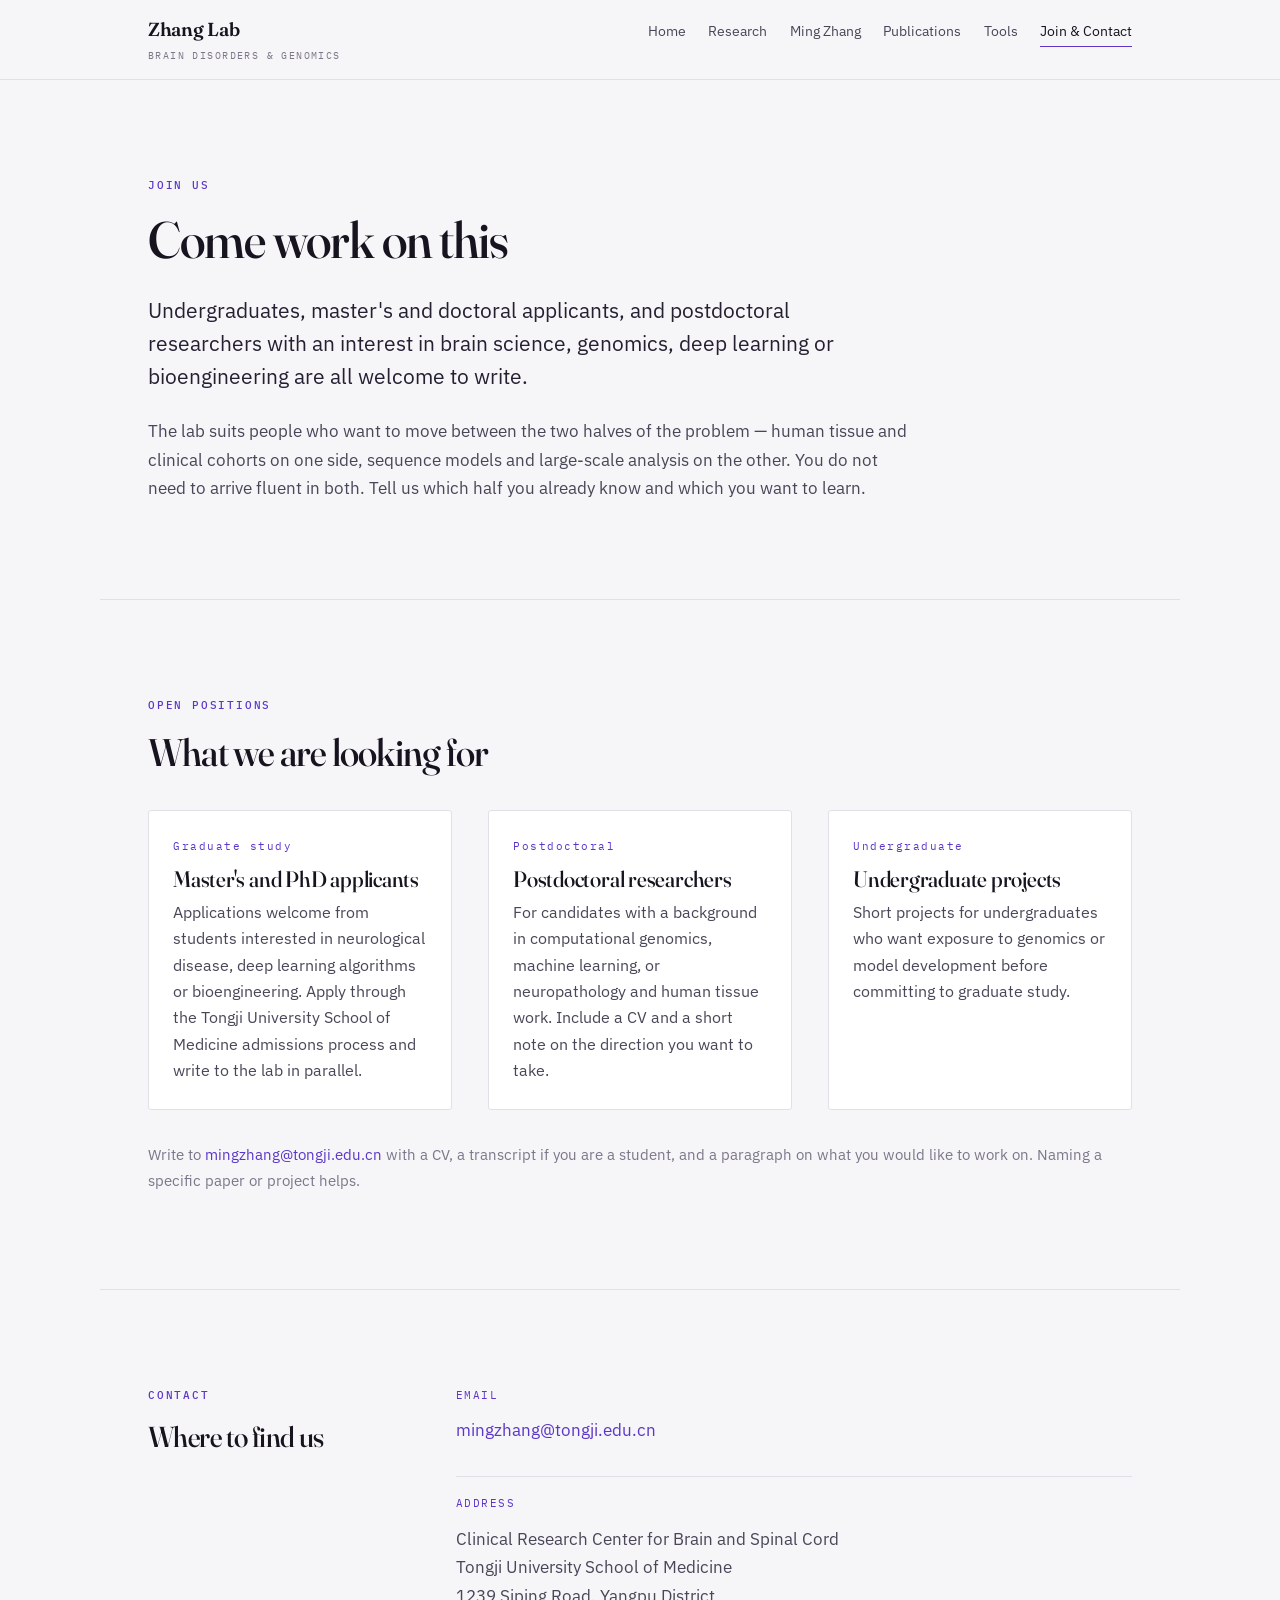
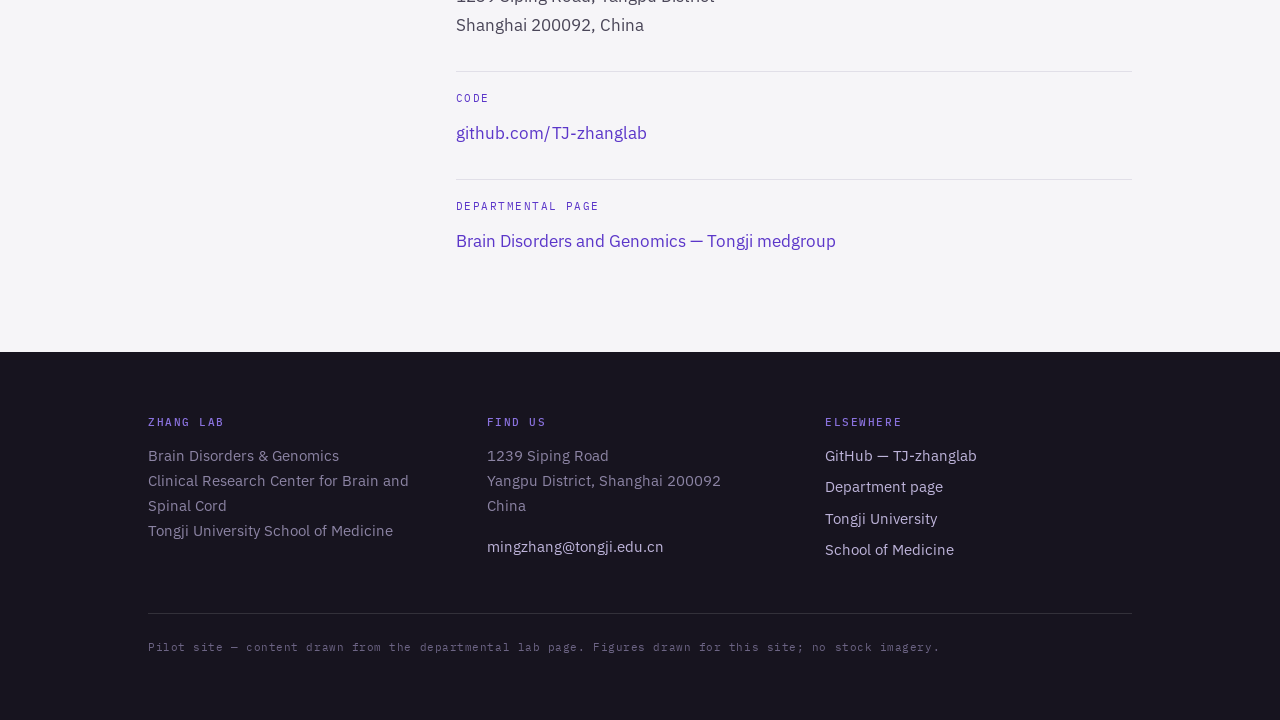
==== contact.html @ 7f1df00c "Add files via upload" ====
<!DOCTYPE html>
<html lang="en">
<head>
<meta charset="utf-8">
<meta name="viewport" content="width=device-width, initial-scale=1">
<title>Join &amp; Contact — Zhang Lab, Tongji University</title>
<meta name="description" content="Open positions and contact details for the Zhang Lab, Brain Disorders and Genomics, Tongji University School of Medicine.">
<link rel="preconnect" href="https://fonts.googleapis.com">
<link rel="preconnect" href="https://fonts.gstatic.com" crossorigin>
<link href="https://fonts.googleapis.com/css2?family=Fraunces:opsz,wght,SOFT,WONK@9..144,300..700,0..100,0..1&family=IBM+Plex+Mono:wght@400;500&family=IBM+Plex+Sans:wght@400;500;600&display=swap" rel="stylesheet">
<link rel="stylesheet" href="assets/style.css">
</head>
<body>
<a class="skip" href="#main">Skip to content</a>

<header class="masthead">
  <div class="wrap">
    <a class="wordmark" href="index.html">Zhang Lab<span>Brain Disorders &amp; Genomics</span></a>
    <nav class="nav" aria-label="Main">
      <a href="index.html">Home</a>
      <a href="research.html">Research</a>
      <a href="ming-zhang.html">Ming Zhang</a>
      <a href="publications.html">Publications</a>
      <a href="tools.html">Tools</a>
      <a href="contact.html">Join &amp; Contact</a>
    </nav>
  </div>
</header>

<main id="main">

<section class="wrap">
  <div class="wrap-narrow" style="padding:0">
    <span class="eyebrow">Join us</span>
    <h1 style="font-size:clamp(2rem,4.4vw,3.2rem)">Come work on this</h1>
    <p class="lede">Undergraduates, master's and doctoral applicants, and postdoctoral researchers with an interest in brain science, genomics, deep learning or bioengineering are all welcome to write.</p>
    <p>The lab suits people who want to move between the two halves of the problem — human tissue and clinical cohorts on one side, sequence models and large-scale analysis on the other. You do not need to arrive fluent in both. Tell us which half you already know and which you want to learn.</p>
  </div>
</section>

<section class="wrap rule-top">
  <span class="eyebrow">Open positions</span>
  <h2>What we are looking for</h2>
  <div class="grid" style="margin-top:2.25rem">
    <article class="card">
      <span class="card-num">Graduate study</span>
      <h3>Master's and PhD applicants</h3>
      <p>Applications welcome from students interested in neurological disease, deep learning algorithms or bioengineering. Apply through the Tongji University School of Medicine admissions process and write to the lab in parallel.</p>
    </article>
    <article class="card">
      <span class="card-num">Postdoctoral</span>
      <h3>Postdoctoral researchers</h3>
      <p>For candidates with a background in computational genomics, machine learning, or neuropathology and human tissue work. Include a CV and a short note on the direction you want to take.</p>
    </article>
    <article class="card">
      <span class="card-num">Undergraduate</span>
      <h3>Undergraduate projects</h3>
      <p>Short projects for undergraduates who want exposure to genomics or model development before committing to graduate study.</p>
    </article>
  </div>
  <p class="muted" style="margin-top:2rem; font-size:0.94rem">Write to <a href="mailto:mingzhang@tongji.edu.cn">mingzhang@tongji.edu.cn</a> with a CV, a transcript if you are a student, and a paragraph on what you would like to work on. Naming a specific paper or project helps.</p>
</section>

<section class="wrap rule-top">
  <div class="bio-grid">
    <div>
      <span class="eyebrow">Contact</span>
      <h2 style="font-size:clamp(1.4rem,2.4vw,1.8rem)">Where to find us</h2>
    </div>
    <div>
      <dl class="deflist">
        <dt>Email</dt>
        <dd><a href="mailto:mingzhang@tongji.edu.cn">mingzhang@tongji.edu.cn</a></dd>
        <dt>Address</dt>
        <dd>Clinical Research Center for Brain and Spinal Cord<br>Tongji University School of Medicine<br>1239 Siping Road, Yangpu District<br>Shanghai 200092, China</dd>
        <dt>Code</dt>
        <dd><a href="https://github.com/TJ-zhanglab" rel="noopener">github.com/TJ-zhanglab</a></dd>
        <dt>Departmental page</dt>
        <dd><a href="https://medgroup.tongji.edu.cn/Group.aspx?id=56" rel="noopener">Brain Disorders and Genomics — Tongji medgroup</a></dd>
      </dl>
    </div>
  </div>
</section>

</main>

<footer class="foot">
  <div class="wrap">
    <div class="foot-grid">
      <div>
        <h4>Zhang Lab</h4>
        <p>Brain Disorders &amp; Genomics<br>Clinical Research Center for Brain and Spinal Cord<br>Tongji University School of Medicine</p>
      </div>
      <div>
        <h4>Find us</h4>
        <p>1239 Siping Road<br>Yangpu District, Shanghai 200092<br>China</p>
        <p><a href="mailto:mingzhang@tongji.edu.cn">mingzhang@tongji.edu.cn</a></p>
      </div>
      <div>
        <h4>Elsewhere</h4>
        <ul>
          <li><a href="https://github.com/TJ-zhanglab" rel="noopener">GitHub — TJ-zhanglab</a></li>
          <li><a href="https://medgroup.tongji.edu.cn/Group.aspx?id=56" rel="noopener">Department page</a></li>
          <li><a href="https://www.tongji.edu.cn/" rel="noopener">Tongji University</a></li>
          <li><a href="http://med.tongji.edu.cn/Web/Home" rel="noopener">School of Medicine</a></li>
        </ul>
      </div>
    </div>
    <p class="colophon">Pilot site — content drawn from the departmental lab page. Figures drawn for this site; no stock imagery.</p>
  </div>
</footer>

<script src="assets/site.js"></script>
</body>
</html>
---- assets/style.css ----
/* ============================================================
   Brain Disorders & Genomics — Zhang Lab, Tongji University
   Palette drawn from Nissl-stained tissue: plum-black ink,
   cool bone paper, cresyl violet, and a single magenta accent
   reserved for "gain" signals in the splice motif.
   ============================================================ */

:root {
  --ink:        #17141F;
  --ink-soft:   #241F31;
  --paper:      #F6F5F8;
  --paper-warm: #FFFFFF;
  --violet:     #5B36C9;
  --violet-dim: #8A72DE;
  --magenta:    #C8367F;
  --slate:      #4A4658;
  --slate-dim:  #7C7789;
  --rule:       #E1DFE8;

  --wrap: 1080px;
  --gut: clamp(1.25rem, 5vw, 3rem);

  --display: "Fraunces", Georgia, serif;
  --body: "IBM Plex Sans", system-ui, -apple-system, sans-serif;
  --mono: "IBM Plex Mono", ui-monospace, SFMono-Regular, monospace;
}

*, *::before, *::after { box-sizing: border-box; }

html { -webkit-text-size-adjust: 100%; scroll-behavior: smooth; }

body {
  margin: 0;
  background: var(--paper);
  color: var(--slate);
  font-family: var(--body);
  font-size: 1.0625rem;
  line-height: 1.7;
  -webkit-font-smoothing: antialiased;
}

img, svg { max-width: 100%; height: auto; display: block; }

a { color: var(--violet); text-decoration: none; }
a:hover { text-decoration: underline; text-underline-offset: 3px; }

:focus-visible {
  outline: 2px solid var(--violet);
  outline-offset: 3px;
  border-radius: 2px;
}

/* ---------- type ---------- */

h1, h2, h3, h4 {
  font-family: var(--display);
  font-variation-settings: "SOFT" 0, "WONK" 1, "opsz" 96;
  color: var(--ink);
  font-weight: 500;
  line-height: 1.12;
  letter-spacing: -0.02em;
  margin: 0 0 0.5em;
}

h1 { font-size: clamp(2.4rem, 5.6vw, 4.1rem); }
h2 { font-size: clamp(1.65rem, 3.2vw, 2.4rem); }
h3 { font-size: clamp(1.15rem, 2vw, 1.4rem); letter-spacing: -0.01em; }

p { margin: 0 0 1.1em; }
p:last-child { margin-bottom: 0; }

.eyebrow {
  font-family: var(--mono);
  font-size: 0.7rem;
  font-weight: 500;
  letter-spacing: 0.16em;
  text-transform: uppercase;
  color: var(--violet);
  margin: 0 0 1rem;
  display: block;
}

.lede {
  font-size: clamp(1.1rem, 1.7vw, 1.3rem);
  line-height: 1.6;
  color: var(--ink-soft);
}

.muted { color: var(--slate-dim); }

/* ---------- layout ---------- */

.wrap {
  max-width: var(--wrap);
  margin-inline: auto;
  padding-inline: var(--gut);
}

.wrap-narrow { max-width: 760px; }

section { padding-block: clamp(3.5rem, 8vw, 6rem); }

.rule-top { border-top: 1px solid var(--rule); }

/* ---------- header ---------- */

.masthead {
  position: sticky;
  top: 0;
  z-index: 40;
  background: rgba(246, 245, 248, 0.92);
  backdrop-filter: blur(10px);
  border-bottom: 1px solid var(--rule);
}

.masthead .wrap {
  display: flex;
  flex-wrap: wrap;
  align-items: baseline;
  gap: 0.5rem 1.75rem;
  padding-block: 0.9rem;
}

.wordmark {
  font-family: var(--display);
  font-variation-settings: "WONK" 1, "opsz" 40;
  font-size: 1.18rem;
  font-weight: 600;
  color: var(--ink);
  letter-spacing: -0.015em;
  margin-right: auto;
  white-space: nowrap;
}
.wordmark:hover { text-decoration: none; color: var(--violet); }
.wordmark span {
  display: block;
  font-family: var(--mono);
  font-size: 0.63rem;
  font-weight: 400;
  letter-spacing: 0.14em;
  text-transform: uppercase;
  color: var(--slate-dim);
  margin-top: 1px;
}

.nav {
  display: flex;
  flex-wrap: wrap;
  gap: 0.4rem 1.4rem;
  font-size: 0.9rem;
}
.nav a {
  color: var(--slate);
  padding-block: 2px;
  border-bottom: 1.5px solid transparent;
}
.nav a:hover { color: var(--ink); text-decoration: none; border-bottom-color: var(--violet-dim); }
.nav a[aria-current="page"] { color: var(--ink); border-bottom-color: var(--violet); }

/* ---------- hero ---------- */

.hero {
  background: var(--ink);
  color: #CFC9DC;
  padding-block: clamp(3.5rem, 8vw, 6.5rem);
  overflow: hidden;
}
.hero h1 { color: var(--paper-warm); max-width: 15ch; }
.hero .eyebrow { color: var(--violet-dim); }
.hero .lede { color: #B6AECB; max-width: 56ch; }
.hero-grid {
  display: grid;
  gap: clamp(2rem, 5vw, 3.5rem);
  grid-template-columns: 1fr;
  align-items: center;
}
@media (min-width: 900px) {
  .hero-grid { grid-template-columns: 1.05fr 1fr; }
}

.hero-figure figcaption {
  font-family: var(--mono);
  font-size: 0.68rem;
  line-height: 1.6;
  letter-spacing: 0.04em;
  color: #7A7291;
  margin-top: 0.9rem;
}

/* stat strip */
.stats {
  display: flex;
  flex-wrap: wrap;
  gap: 1.75rem 2.5rem;
  margin-top: 2.5rem;
  padding-top: 1.75rem;
  border-top: 1px solid rgba(255,255,255,0.14);
}
.stats div { min-width: 6rem; }
.stats b {
  display: block;
  font-family: var(--display);
  font-variation-settings: "WONK" 1, "opsz" 60;
  font-size: 1.9rem;
  font-weight: 500;
  color: var(--paper-warm);
  line-height: 1;
}
.stats span {
  font-family: var(--mono);
  font-size: 0.66rem;
  letter-spacing: 0.13em;
  text-transform: uppercase;
  color: #857CA0;
}

/* ---------- cards / grids ---------- */

.grid {
  display: grid;
  gap: clamp(1.5rem, 3vw, 2.25rem);
  grid-template-columns: repeat(auto-fit, minmax(260px, 1fr));
}

.card {
  background: var(--paper-warm);
  border: 1px solid var(--rule);
  border-radius: 3px;
  padding: 1.6rem 1.5rem;
  transition: border-color 0.2s ease, transform 0.2s ease;
}
.card:hover { border-color: var(--violet-dim); }
.card h3 { margin-bottom: 0.45rem; }
.card p { font-size: 0.97rem; margin-bottom: 0; }
.card .thumb { margin: -0.4rem 0 1.1rem; }

.card-num {
  font-family: var(--mono);
  font-size: 0.68rem;
  letter-spacing: 0.14em;
  color: var(--violet);
  display: block;
  margin-bottom: 0.7rem;
}

/* ---------- publications ---------- */

.pub-controls {
  display: flex;
  flex-wrap: wrap;
  gap: 0.5rem;
  margin-bottom: 2.5rem;
}
.chip {
  font-family: var(--mono);
  font-size: 0.72rem;
  letter-spacing: 0.08em;
  text-transform: uppercase;
  padding: 0.42rem 0.85rem;
  border: 1px solid var(--rule);
  background: var(--paper-warm);
  color: var(--slate);
  border-radius: 2px;
  cursor: pointer;
  transition: all 0.15s ease;
}
.chip:hover { border-color: var(--violet-dim); color: var(--ink); }
.chip[aria-pressed="true"] {
  background: var(--ink);
  border-color: var(--ink);
  color: var(--paper);
}

.pub-year {
  display: grid;
  grid-template-columns: 1fr;
  gap: 0.75rem 2rem;
  padding-block: 1.75rem;
  border-top: 1px solid var(--rule);
}
@media (min-width: 720px) {
  .pub-year { grid-template-columns: 5rem 1fr; }
}
.pub-year > h2 {
  font-family: var(--mono);
  font-size: 0.85rem;
  font-weight: 500;
  letter-spacing: 0.1em;
  color: var(--violet);
  margin: 0.35rem 0 0;
  position: sticky;
  top: 5.5rem;
  align-self: start;
}

.pub {
  padding-block: 0.85rem;
  border-bottom: 1px solid var(--rule);
}
.pub:last-child { border-bottom: 0; padding-bottom: 0; }
.pub-title {
  font-family: var(--body);
  font-size: 1.02rem;
  font-weight: 500;
  color: var(--ink);
  line-height: 1.45;
  margin: 0 0 0.3rem;
  letter-spacing: 0;
}
.pub-title a { color: inherit; }
.pub-title a:hover { color: var(--violet); }
.pub-meta {
  font-size: 0.88rem;
  color: var(--slate-dim);
  margin: 0;
  line-height: 1.55;
}
.pub-meta em { color: var(--slate); font-style: italic; }
.pub-tag {
  font-family: var(--mono);
  font-size: 0.62rem;
  letter-spacing: 0.1em;
  text-transform: uppercase;
  color: var(--magenta);
  border: 1px solid currentColor;
  border-radius: 2px;
  padding: 1px 5px;
  margin-left: 0.4rem;
  white-space: nowrap;
  vertical-align: 1px;
}

/* ---------- PI / people ---------- */

.bio-grid {
  display: grid;
  gap: clamp(1.75rem, 4vw, 3rem);
  grid-template-columns: 1fr;
}
@media (min-width: 820px) {
  .bio-grid { grid-template-columns: 260px 1fr; align-items: start; }
}
.portrait {
  border: 1px solid var(--rule);
  border-radius: 3px;
  background: var(--paper-warm);
  overflow: hidden;
}
.portrait figcaption {
  font-family: var(--mono);
  font-size: 0.66rem;
  letter-spacing: 0.06em;
  color: var(--slate-dim);
  padding: 0.7rem 0.85rem;
  border-top: 1px solid var(--rule);
  line-height: 1.5;
}

.deflist { margin: 0; }
.deflist dt {
  font-family: var(--mono);
  font-size: 0.7rem;
  letter-spacing: 0.13em;
  text-transform: uppercase;
  color: var(--violet);
  margin-top: 1.9rem;
  padding-top: 1.1rem;
  border-top: 1px solid var(--rule);
}
.deflist dt:first-child { margin-top: 0; padding-top: 0; border-top: 0; }
.deflist dd { margin: 0.7rem 0 0; }

.timeline { list-style: none; margin: 0; padding: 0; }
.timeline li {
  display: grid;
  grid-template-columns: 5.5rem 1fr;
  gap: 1rem;
  padding-block: 0.6rem;
}
.timeline li + li { border-top: 1px solid var(--rule); }
.timeline b {
  font-family: var(--mono);
  font-size: 0.78rem;
  font-weight: 500;
  color: var(--slate-dim);
  letter-spacing: 0.03em;
  padding-top: 3px;
}

/* ---------- tool page ---------- */

.slab {
  background: var(--ink);
  color: #C4BDD6;
  border-radius: 3px;
  padding: clamp(1.5rem, 4vw, 2.5rem);
}
.slab h2, .slab h3 { color: var(--paper-warm); }

pre {
  background: var(--ink);
  color: #CFC9DC;
  border-radius: 3px;
  padding: 1.1rem 1.25rem;
  overflow-x: auto;
  font-family: var(--mono);
  font-size: 0.82rem;
  line-height: 1.75;
  margin: 0 0 1.25rem;
}
pre .c { color: #7A7291; }
pre .f { color: var(--violet-dim); }

code {
  font-family: var(--mono);
  font-size: 0.86em;
  background: rgba(91, 54, 201, 0.08);
  color: var(--ink-soft);
  padding: 1px 5px;
  border-radius: 2px;
}
pre code { background: none; color: inherit; padding: 0; font-size: 1em; }

table {
  width: 100%;
  border-collapse: collapse;
  font-size: 0.92rem;
  margin-bottom: 1.25rem;
}
th, td {
  text-align: left;
  padding: 0.6rem 0.9rem 0.6rem 0;
  border-bottom: 1px solid var(--rule);
  vertical-align: top;
}
th {
  font-family: var(--mono);
  font-size: 0.68rem;
  letter-spacing: 0.11em;
  text-transform: uppercase;
  color: var(--violet);
  font-weight: 500;
}
td code { white-space: nowrap; }

.tissues {
  display: flex;
  flex-wrap: wrap;
  gap: 0.4rem;
  margin: 0;
  padding: 0;
  list-style: none;
}
.tissues li {
  font-family: var(--mono);
  font-size: 0.7rem;
  letter-spacing: 0.05em;
  padding: 0.3rem 0.6rem;
  border: 1px solid var(--rule);
  border-radius: 2px;
  background: var(--paper-warm);
  color: var(--slate);
}
.tissues li.cns { border-color: var(--violet-dim); color: var(--violet); }

/* ---------- buttons ---------- */

.btn {
  display: inline-block;
  font-family: var(--mono);
  font-size: 0.76rem;
  letter-spacing: 0.11em;
  text-transform: uppercase;
  padding: 0.72rem 1.35rem;
  border: 1px solid var(--ink);
  background: var(--ink);
  color: var(--paper);
  border-radius: 2px;
  transition: background 0.18s ease, color 0.18s ease;
}
.btn:hover { background: var(--violet); border-color: var(--violet); color: #fff; text-decoration: none; }
.btn-ghost { background: none; color: var(--ink); }
.btn-ghost:hover { background: var(--ink); color: var(--paper); border-color: var(--ink); }
.hero .btn-ghost { color: var(--paper); border-color: rgba(255,255,255,0.4); }
.hero .btn-ghost:hover { background: var(--paper); color: var(--ink); border-color: var(--paper); }

.btn-row { display: flex; flex-wrap: wrap; gap: 0.75rem; margin-top: 2rem; }

/* ---------- footer ---------- */

.foot {
  background: var(--ink);
  color: #8C84A4;
  padding-block: clamp(2.5rem, 6vw, 4rem);
  font-size: 0.92rem;
}
.foot a { color: #BEB4DA; }
.foot h4 {
  font-family: var(--mono);
  font-size: 0.68rem;
  font-weight: 500;
  letter-spacing: 0.14em;
  text-transform: uppercase;
  color: var(--violet-dim);
  margin: 0 0 0.9rem;
}
.foot-grid {
  display: grid;
  gap: 2rem;
  grid-template-columns: repeat(auto-fit, minmax(210px, 1fr));
}
.foot ul { list-style: none; margin: 0; padding: 0; }
.foot li { margin-bottom: 0.4rem; }
.foot .colophon {
  margin-top: 2.75rem;
  padding-top: 1.5rem;
  border-top: 1px solid rgba(255,255,255,0.12);
  font-family: var(--mono);
  font-size: 0.68rem;
  letter-spacing: 0.05em;
  color: #6C6484;
}

/* ---------- splice motif animation ---------- */

.arc-draw {
  stroke-dasharray: var(--len, 400);
  stroke-dashoffset: var(--len, 400);
  animation: draw 1.5s cubic-bezier(0.4, 0, 0.2, 1) forwards;
}
@keyframes draw { to { stroke-dashoffset: 0; } }

.fade-up { animation: fadeUp 0.7s ease both; }
@keyframes fadeUp {
  from { opacity: 0; transform: translateY(10px); }
  to { opacity: 1; transform: none; }
}

@media (prefers-reduced-motion: reduce) {
  html { scroll-behavior: auto; }
  *, *::before, *::after {
    animation-duration: 0.01ms !important;
    animation-iteration-count: 1 !important;
    transition-duration: 0.01ms !important;
  }
  .arc-draw { stroke-dashoffset: 0; }
}

.skip {
  position: absolute;
  left: -9999px;
}
.skip:focus {
  left: 0.5rem;
  top: 0.5rem;
  z-index: 100;
  background: var(--ink);
  color: var(--paper);
  padding: 0.6rem 1rem;
  border-radius: 2px;
}

/* ---------- pipeline figure animation (hero) ---------- */

.cell-in { opacity: 0; animation: fadeIn 0.5s ease forwards; }
@keyframes fadeIn { to { opacity: 1; } }

.line-in {
  stroke-dasharray: 100;
  stroke-dashoffset: 100;
  animation: draw 0.9s cubic-bezier(0.4, 0, 0.2, 1) forwards;
}

.bar-grow {
  transform-box: fill-box;
  transform-origin: bottom;
  transform: scaleY(0);
  animation: barGrow 0.55s cubic-bezier(0.2, 0.8, 0.2, 1) forwards;
}
@keyframes barGrow { to { transform: scaleY(1); } }

@media (prefers-reduced-motion: reduce) {
  .cell-in { opacity: 1; }
  .line-in { stroke-dashoffset: 0; }
  .bar-grow { transform: scaleY(1); }
}
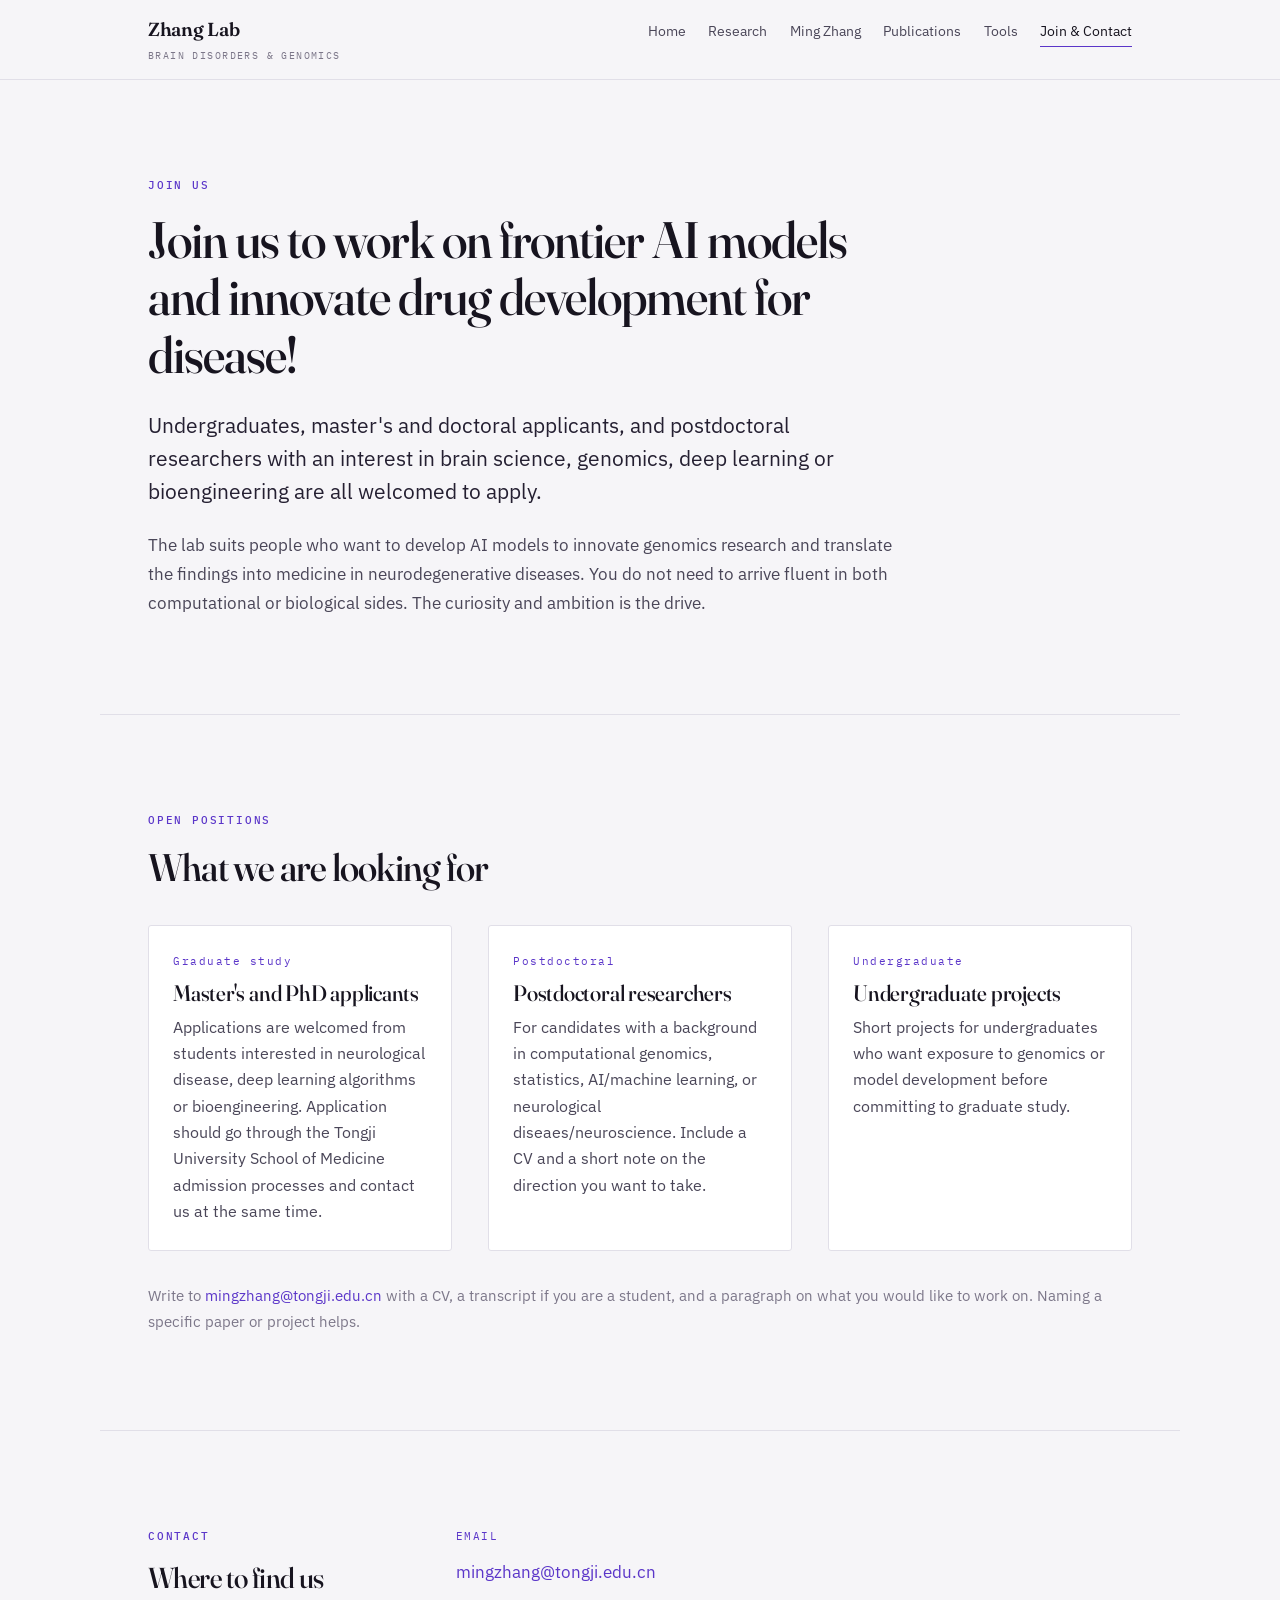
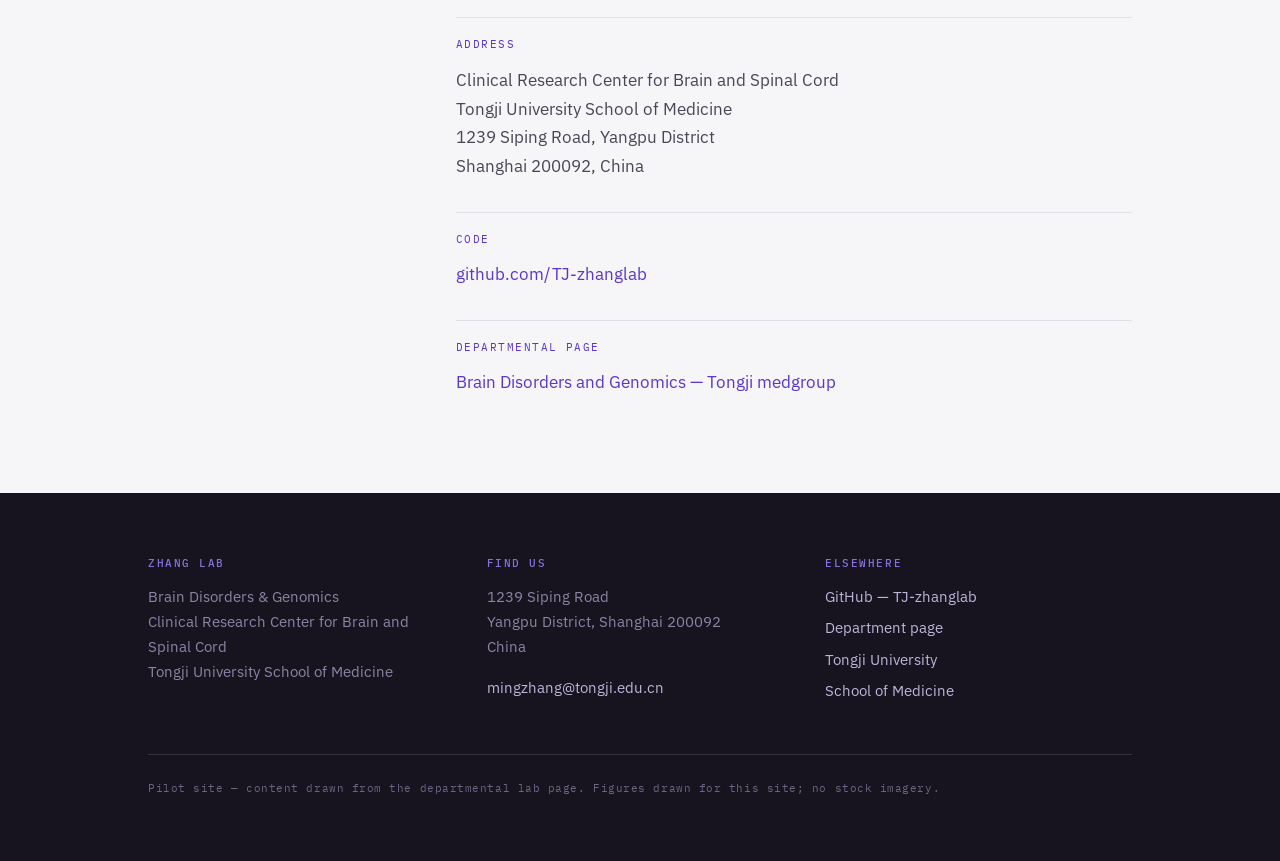
==== commit b9b28712: "Update contact.html" ====
--- a/contact.html
+++ b/contact.html
@@ -32,9 +32,9 @@
 <section class="wrap">
   <div class="wrap-narrow" style="padding:0">
     <span class="eyebrow">Join us</span>
-    <h1 style="font-size:clamp(2rem,4.4vw,3.2rem)">Come work on this</h1>
-    <p class="lede">Undergraduates, master's and doctoral applicants, and postdoctoral researchers with an interest in brain science, genomics, deep learning or bioengineering are all welcome to write.</p>
-    <p>The lab suits people who want to move between the two halves of the problem — human tissue and clinical cohorts on one side, sequence models and large-scale analysis on the other. You do not need to arrive fluent in both. Tell us which half you already know and which you want to learn.</p>
+    <h1 style="font-size:clamp(2rem,4.4vw,3.2rem)">Join us to work on frontier AI models and innovate drug development for disease!</h1>
+    <p class="lede">Undergraduates, master's and doctoral applicants, and postdoctoral researchers with an interest in brain science, genomics, deep learning or bioengineering are all welcomed to apply.</p>
+    <p>The lab suits people who want to develop AI models to innovate genomics research and translate the findings into medicine in neurodegenerative diseases. You do not need to arrive fluent in both computational or biological sides. The curiosity and ambition is the drive.</p>
   </div>
 </section>
 
@@ -45,12 +45,12 @@
     <article class="card">
       <span class="card-num">Graduate study</span>
       <h3>Master's and PhD applicants</h3>
-      <p>Applications welcome from students interested in neurological disease, deep learning algorithms or bioengineering. Apply through the Tongji University School of Medicine admissions process and write to the lab in parallel.</p>
+      <p>Applications are welcomed from students interested in neurological disease, deep learning algorithms or bioengineering. Application should go through the Tongji University School of Medicine admission processes and contact us at the same time.</p>
     </article>
     <article class="card">
       <span class="card-num">Postdoctoral</span>
       <h3>Postdoctoral researchers</h3>
-      <p>For candidates with a background in computational genomics, machine learning, or neuropathology and human tissue work. Include a CV and a short note on the direction you want to take.</p>
+      <p>For candidates with a background in computational genomics, statistics, AI/machine learning, or neurological diseaes/neuroscience. Include a CV and a short note on the direction you want to take.</p>
     </article>
     <article class="card">
       <span class="card-num">Undergraduate</span>
